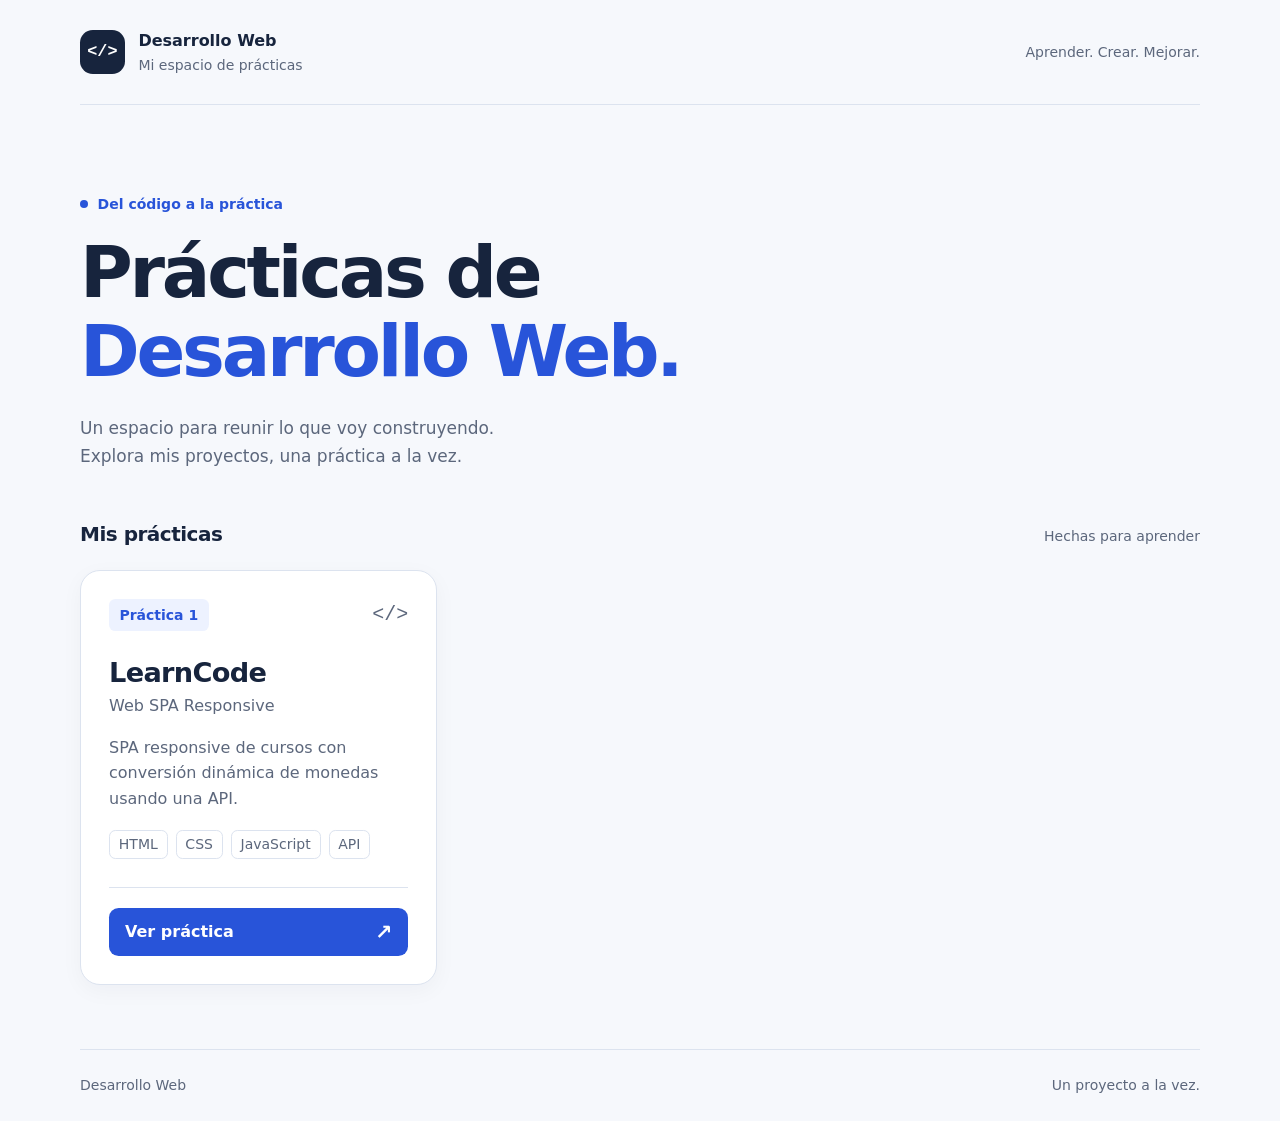
==== index.html @ 7757912a "Agrega home principal de practicas" ====
<!DOCTYPE html>
<html lang="es">
  <head>
    <meta charset="UTF-8">
    <meta name="viewport" content="width=device-width, initial-scale=1.0">
    <meta name="description" content="Mis prácticas de Desarrollo Web: proyectos para explorar, construir y aprender en la web.">
    <meta name="theme-color" content="#f6f8fc">
    <title>Prácticas de Desarrollo Web</title>
    <link rel="stylesheet" href="styles-home.css">
  </head>
  <body>
    <a class="skip-link" href="#practicas">Saltar a las prácticas</a>

    <header class="site-header container">
      <a class="brand" href="./" aria-label="Desarrollo Web — Inicio">
        <span class="brand-mark" aria-hidden="true">&lt;/&gt;</span>
        <span>Desarrollo Web<span class="brand-caption">Mi espacio de prácticas</span></span>
      </a>
      <span class="header-note">Aprender. Crear. Mejorar.</span>
    </header>

    <main class="container">
      <section class="intro" aria-labelledby="home-title">
        <p class="eyebrow"><span aria-hidden="true"></span>Del código a la práctica</p>
        <h1 id="home-title">Prácticas de<br><span>Desarrollo Web.</span></h1>
        <p class="intro-description">Un espacio para reunir lo que voy construyendo.<br class="desktop-break"> Explora mis proyectos, una práctica a la vez.</p>
      </section>

      <section class="practices" id="practicas" aria-labelledby="practices-title">
        <div class="section-heading">
          <h2 id="practices-title">Mis prácticas</h2>
          <span class="section-note">Hechas para aprender</span>
        </div>

        <div class="practice-grid">
          <!-- Para agregar otra práctica, duplica este article y actualiza
               el número, título, descripción, etiquetas y href (ej. practica02/).
               Usa un id y un aria-labelledby únicos para cada tarjeta. -->
          <article class="practice-card" aria-labelledby="practice-01-title">
            <div class="card-topline">
              <span class="practice-number">Práctica 1</span>
              <span class="code-symbol" aria-hidden="true">&lt;/&gt;</span>
            </div>
            <h3 id="practice-01-title">LearnCode<span>Web SPA Responsive</span></h3>
            <p class="practice-description">SPA responsive de cursos con conversión dinámica de monedas usando una API.</p>
            <ul class="tags" aria-label="Tecnologías utilizadas">
              <li>HTML</li>
              <li>CSS</li>
              <li>JavaScript</li>
              <li>API</li>
            </ul>
            <div class="card-footer">
              <a class="practice-link" href="webSpaResponsive/">Ver práctica<span class="sr-only">: LearnCode / Web SPA Responsive</span><span aria-hidden="true">↗</span></a>
            </div>
          </article>
        </div>
      </section>
    </main>

    <footer class="site-footer container">
      <span>Desarrollo Web</span>
      <span>Un proyecto a la vez.</span>
    </footer>
  </body>
</html>
---- styles-home.css ----
:root {
  color-scheme: light;
  --background: #f6f8fc;
  --surface: #ffffff;
  --text: #17243d;
  --muted: #5c677c;
  --accent: #2854d9;
  --border: #dce3ef;
  font-family: system-ui, -apple-system, BlinkMacSystemFont, "Segoe UI", sans-serif;
  color: var(--text);
  background: var(--background);
}

* { box-sizing: border-box; }

body {
  margin: 0;
  min-height: 100vh;
  min-height: 100svh;
  display: flex;
  flex-direction: column;
  font-size: 1rem;
  line-height: 1.6;
}

a { color: inherit; }

a:focus-visible {
  outline: 3px solid var(--accent);
  outline-offset: 5px;
}

.container { width: min(1120px, calc(100% - 3rem)); margin-inline: auto; }

.skip-link {
  position: absolute;
  top: 1rem;
  left: 1rem;
  z-index: 1;
  padding: .75rem 1rem;
  border-radius: .5rem;
  background: var(--surface);
  transform: translateY(-200%);
}

.skip-link:focus { transform: translateY(0); }

.site-header {
  display: flex;
  align-items: center;
  justify-content: space-between;
  gap: 1.5rem;
  padding-block: 1.75rem;
  border-bottom: 1px solid var(--border);
}

.brand { display: inline-flex; align-items: center; gap: .85rem; text-decoration: none; font-weight: 700; }
.brand-mark {
  display: grid;
  place-items: center;
  width: 2.8rem;
  height: 2.8rem;
  flex-shrink: 0;
  border-radius: .8rem;
  background: var(--text);
  color: white;
  font-family: ui-monospace, monospace;
  font-size: 1.05rem;
}

.brand-caption { display: block; color: var(--muted); font-size: .875rem; font-weight: 400; }
.header-note, .section-note { color: var(--muted); font-size: .875rem; }
main { flex: 1; }
.intro { padding-block: clamp(3rem, 7vw, 5.5rem) 3rem; }
.eyebrow { display: flex; align-items: center; gap: .6rem; margin: 0 0 1.1rem; color: var(--accent); font-size: .875rem; font-weight: 650; }
.eyebrow span { width: .5rem; height: .5rem; border-radius: 50%; background: currentColor; }
h1 { margin: 0; font-size: clamp(2.4rem, 6vw, 4.5rem); line-height: 1.1; letter-spacing: -.045em; font-weight: 750; }
h1 span { color: var(--accent); }
.intro-description { margin: 1.5rem 0 0; color: var(--muted); font-size: 1.0625rem; }
.practices { padding-bottom: 4rem; scroll-margin-top: 2rem; }
.section-heading { display: flex; align-items: baseline; justify-content: space-between; flex-wrap: wrap; gap: .5rem 1rem; margin-bottom: 1.25rem; }
h2 { margin: 0; font-size: 1.25rem; letter-spacing: -.025em; }

/* Las tarjetas nuevas se acomodan automáticamente según el ancho disponible. */
.practice-grid { display: grid; grid-template-columns: repeat(auto-fill, minmax(min(100%, 320px), 1fr)); gap: 1.5rem; }
.practice-card {
  display: flex;
  flex-direction: column;
  min-width: 0;
  padding: 1.75rem;
  border: 1px solid var(--border);
  border-radius: 1.25rem;
  background: var(--surface);
  box-shadow: 0 6px 22px rgb(23 36 61 / 4%);
  transition: border-color .2s ease, box-shadow .2s ease;
}

.practice-card:hover, .practice-card:focus-within { border-color: #9cb0ed; box-shadow: 0 10px 28px rgb(23 36 61 / 8%); }
.card-topline { display: flex; align-items: center; justify-content: space-between; gap: 1rem; margin-bottom: 1.5rem; }
.practice-number { padding: .3rem .65rem; border-radius: .4rem; background: #edf2ff; color: var(--accent); font-size: .875rem; font-weight: 650; }
.code-symbol { color: var(--muted); font-family: ui-monospace, monospace; font-size: 1.25rem; }
h3 { margin: 0; font-size: 1.7rem; line-height: 1.3; letter-spacing: -.025em; }
h3 span { display: block; margin-top: .35rem; color: var(--muted); font-size: 1rem; letter-spacing: 0; font-weight: 500; }
.practice-description { margin: 1.15rem 0; color: var(--muted); }
.tags { display: flex; flex-wrap: wrap; gap: .5rem; margin: 0 0 1.75rem; padding: 0; list-style: none; }
.tags li { padding: .15rem .55rem; border: 1px solid var(--border); border-radius: .4rem; color: var(--muted); font-size: .875rem; }
.card-footer { margin-top: auto; padding-top: 1.25rem; border-top: 1px solid var(--border); }
.practice-link {
  display: flex;
  align-items: center;
  justify-content: space-between;
  gap: 1rem;
  min-height: 48px;
  padding: .65rem 1rem;
  border-radius: .6rem;
  color: white;
  background: var(--accent);
  text-decoration: none;
  font-weight: 600;
  transition: background .2s ease;
}

.practice-link:hover { background: #1d40af; }
.practice-link > span[aria-hidden] { font-size: 1.3rem; line-height: 1; }
.site-footer { display: flex; justify-content: space-between; flex-wrap: wrap; gap: .5rem 1rem; padding-block: 1.5rem; border-top: 1px solid var(--border); color: var(--muted); font-size: .875rem; }
.sr-only { position: absolute; width: 1px; height: 1px; padding: 0; margin: -1px; overflow: hidden; clip-path: inset(50%); white-space: nowrap; border: 0; }

@media (max-width: 600px) {
  .container { width: calc(100% - 2rem); }
  .site-header { padding-block: 1.25rem; }
  .header-note { display: none; }
  .desktop-break { display: none; }
  .practice-card { padding: 1.5rem; }
  .intro { padding-bottom: 2.5rem; }
}

@media (prefers-reduced-motion: reduce) {
  *, *::before, *::after { transition: none !important; }
}
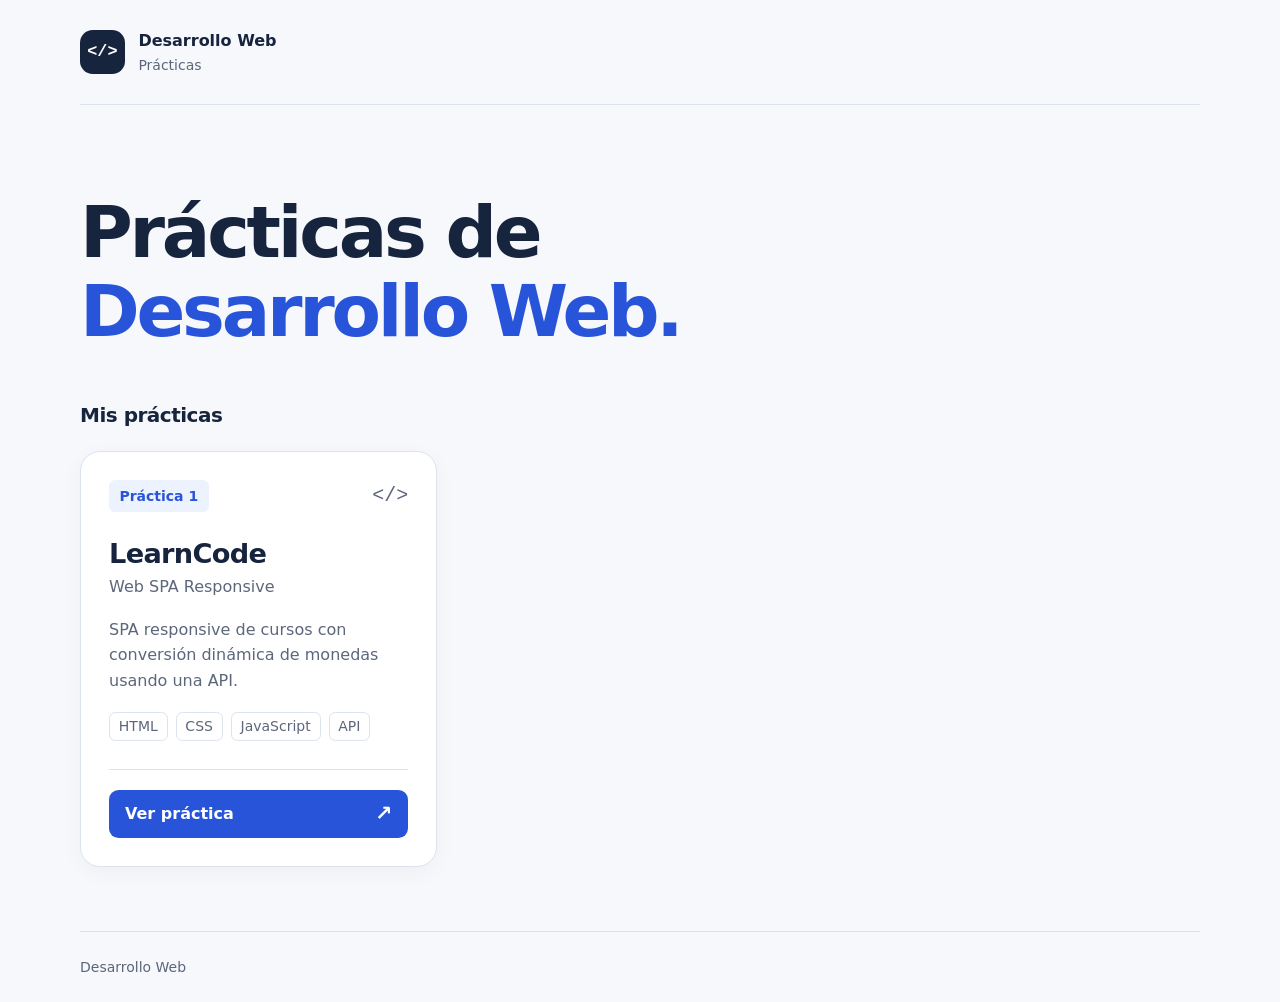
==== commit feba9ed4: "Limpia contenido y estilos sin uso del home" ====
--- a/index.html
+++ b/index.html
@@ -3,9 +3,7 @@
   <head>
     <meta charset="UTF-8">
     <meta name="viewport" content="width=device-width, initial-scale=1.0">
-    <meta name="description" content="Mis prácticas de Desarrollo Web: proyectos para explorar, construir y aprender en la web.">
     <meta name="theme-color" content="#f6f8fc">
-    <title>Prácticas de Desarrollo Web</title>
     <link rel="stylesheet" href="styles-home.css">
   </head>
   <body>
@@ -14,28 +12,21 @@
     <header class="site-header container">
       <a class="brand" href="./" aria-label="Desarrollo Web — Inicio">
         <span class="brand-mark" aria-hidden="true">&lt;/&gt;</span>
-        <span>Desarrollo Web<span class="brand-caption">Mi espacio de prácticas</span></span>
+        <span>Desarrollo Web<span class="brand-caption">Prácticas</span></span>
       </a>
-      <span class="header-note">Aprender. Crear. Mejorar.</span>
     </header>
 
     <main class="container">
       <section class="intro" aria-labelledby="home-title">
-        <p class="eyebrow"><span aria-hidden="true"></span>Del código a la práctica</p>
         <h1 id="home-title">Prácticas de<br><span>Desarrollo Web.</span></h1>
-        <p class="intro-description">Un espacio para reunir lo que voy construyendo.<br class="desktop-break"> Explora mis proyectos, una práctica a la vez.</p>
       </section>
 
       <section class="practices" id="practicas" aria-labelledby="practices-title">
         <div class="section-heading">
           <h2 id="practices-title">Mis prácticas</h2>
-          <span class="section-note">Hechas para aprender</span>
         </div>
 
         <div class="practice-grid">
-          <!-- Para agregar otra práctica, duplica este article y actualiza
-               el número, título, descripción, etiquetas y href (ej. practica02/).
-               Usa un id y un aria-labelledby únicos para cada tarjeta. -->
           <article class="practice-card" aria-labelledby="practice-01-title">
             <div class="card-topline">
               <span class="practice-number">Práctica 1</span>
@@ -59,7 +50,6 @@
 
     <footer class="site-footer container">
       <span>Desarrollo Web</span>
-      <span>Un proyecto a la vez.</span>
     </footer>
   </body>
 </html>
--- a/styles-home.css
+++ b/styles-home.css
@@ -69,19 +69,14 @@
 }
 
 .brand-caption { display: block; color: var(--muted); font-size: .875rem; font-weight: 400; }
-.header-note, .section-note { color: var(--muted); font-size: .875rem; }
 main { flex: 1; }
 .intro { padding-block: clamp(3rem, 7vw, 5.5rem) 3rem; }
-.eyebrow { display: flex; align-items: center; gap: .6rem; margin: 0 0 1.1rem; color: var(--accent); font-size: .875rem; font-weight: 650; }
-.eyebrow span { width: .5rem; height: .5rem; border-radius: 50%; background: currentColor; }
 h1 { margin: 0; font-size: clamp(2.4rem, 6vw, 4.5rem); line-height: 1.1; letter-spacing: -.045em; font-weight: 750; }
 h1 span { color: var(--accent); }
-.intro-description { margin: 1.5rem 0 0; color: var(--muted); font-size: 1.0625rem; }
 .practices { padding-bottom: 4rem; scroll-margin-top: 2rem; }
 .section-heading { display: flex; align-items: baseline; justify-content: space-between; flex-wrap: wrap; gap: .5rem 1rem; margin-bottom: 1.25rem; }
 h2 { margin: 0; font-size: 1.25rem; letter-spacing: -.025em; }
 
-/* Las tarjetas nuevas se acomodan automáticamente según el ancho disponible. */
 .practice-grid { display: grid; grid-template-columns: repeat(auto-fill, minmax(min(100%, 320px), 1fr)); gap: 1.5rem; }
 .practice-card {
   display: flex;
@@ -128,8 +123,6 @@
 @media (max-width: 600px) {
   .container { width: calc(100% - 2rem); }
   .site-header { padding-block: 1.25rem; }
-  .header-note { display: none; }
-  .desktop-break { display: none; }
   .practice-card { padding: 1.5rem; }
   .intro { padding-bottom: 2.5rem; }
 }
